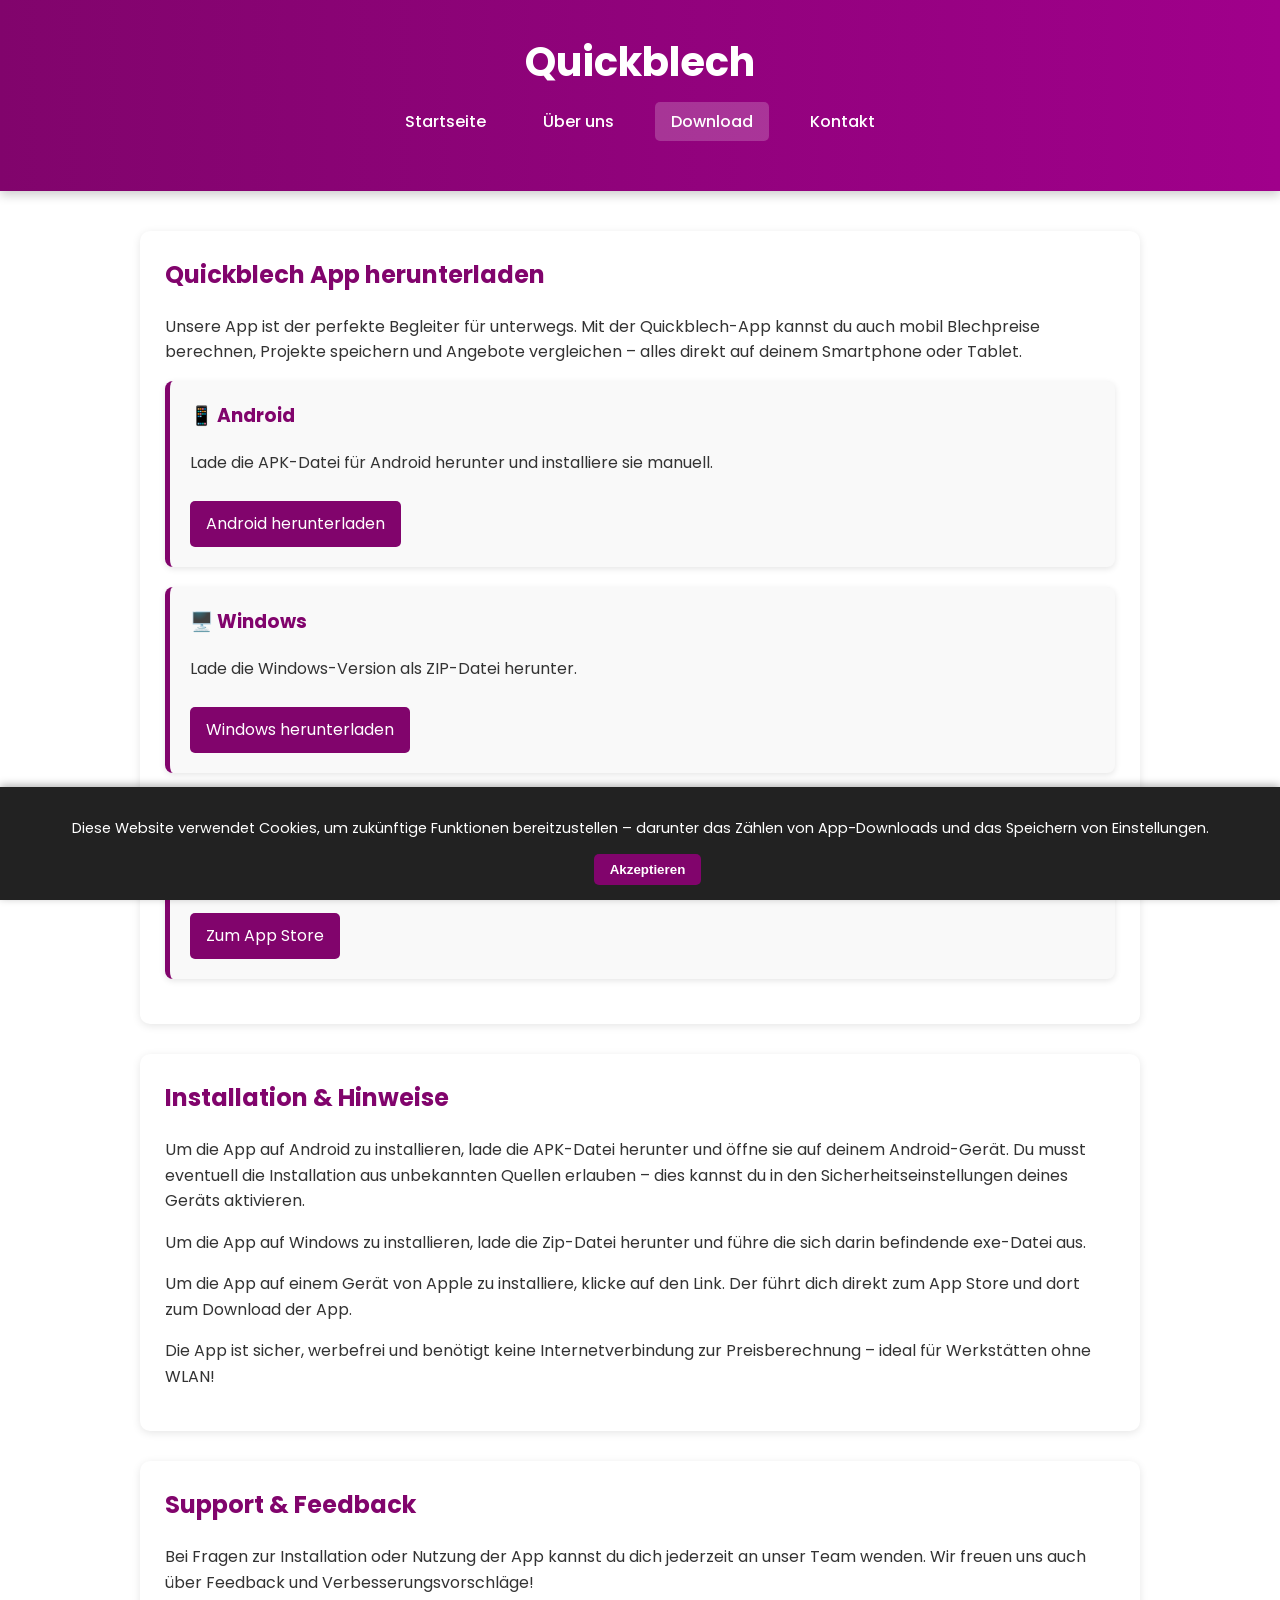
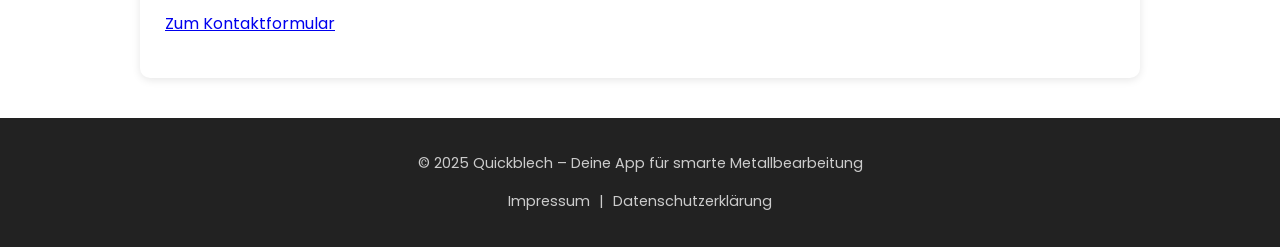
==== download.html @ 69192431 "Add files via upload" ====
<!DOCTYPE html>
<html lang="de">
<head>
  <meta charset="UTF-8">
  <title>Quickblech – Blechpreisrechner für Handwerker</title>
  <meta name="description" content="Quickblech ist dein digitaler Helfer zur schnellen Berechnung von Blechpreisen – ideal für Werkstätten, Handwerker und DIY-Projekte.">
  <meta name="keywords" content="Blech, Preisrechner, Metallbau, App, Werkstatt, Quickblech">
  <title>Download – Quickblech</title>
  <link rel="stylesheet" href="style.css">
</head>
<body>
  <header>
    <h1>Quickblech</h1>
    <nav>
      <ul>
        <li><a href="index.html">Startseite</a></li>
        <li><a href="ueber.html">Über uns</a></li>
        <li><a href="download.html" class="active">Download</a></li>
        <li><a href="kontakt.html">Kontakt</a></li>
      </ul>
    </nav>
  </header>

  <main>
    <section>
      <h2>Quickblech App herunterladen</h2>
      <p>Unsere App ist der perfekte Begleiter für unterwegs. Mit der Quickblech-App kannst du auch mobil Blechpreise berechnen, Projekte speichern und Angebote vergleichen – alles direkt auf deinem Smartphone oder Tablet.</p>
      
        <div class="download-box">
            <h3>📱 Android</h3>
            <p>Lade die APK-Datei für Android herunter und installiere sie manuell.</p>
            <a href="downloads/quickblech.apk" download>Android herunterladen</a>
          </div>

          <div class="download-box">
            <h3>🖥️ Windows</h3>
            <p>Lade die Windows-Version als ZIP-Datei herunter.</p>
            <a href="downloads/Quickblech.zip" download>Windows herunterladen</a>
          </div>

          <div class="download-box">
            <h3>🍎 Apple iOS</h3>
            <p>Quickblech ist im App Store verfügbar.</p>
            <a href="https://apps.apple.com">Zum App Store</a>
          </div>


    </section>

    <section>
      <h2>Installation & Hinweise</h2>
      <p>Um die App auf Android zu installieren, lade die APK-Datei herunter und öffne sie auf deinem Android-Gerät. Du musst eventuell die Installation aus unbekannten Quellen erlauben – dies kannst du in den Sicherheitseinstellungen deines Geräts aktivieren.</p>
      <p>Um die App auf Windows zu installieren, lade die Zip-Datei herunter und führe die sich darin befindende exe-Datei aus.</p>
      <p>Um die App auf einem Gerät von Apple zu installiere, klicke auf den Link. Der führt dich direkt zum App Store und dort zum Download der App.</p>
      <p>Die App ist sicher, werbefrei und benötigt keine Internetverbindung zur Preisberechnung – ideal für Werkstätten ohne WLAN!</p>
    </section>

    <section>
      <h2>Support & Feedback</h2>
      <p>Bei Fragen zur Installation oder Nutzung der App kannst du dich jederzeit an unser Team wenden. Wir freuen uns auch über Feedback und Verbesserungsvorschläge!</p>
      <p><a href="kontakt.html">Zum Kontaktformular</a></p>
    </section>
  </main>

  <footer>
    <p>&copy; 2025 Quickblech – Deine App für smarte Metallbearbeitung</p>

<p>
  <a href="impressum.html">Impressum</a> | 
  <a href="datenschutz.html">Datenschutzerklärung</a>
</p>

  </footer>
<div id="cookie-banner" style="display:none;">
  <p>Diese Website verwendet Cookies, um zukünftige Funktionen bereitzustellen – darunter das Zählen von App-Downloads und das Speichern von Einstellungen.</p>
  <button id="accept-cookies">Akzeptieren</button>
</div>

<script>
document.addEventListener("DOMContentLoaded", function() {
    var banner = document.getElementById("cookie-banner");
    var acceptBtn = document.getElementById("accept-cookies");

    if (!localStorage.getItem("cookiesAccepted")) {
        banner.style.display = "block";
    }

    acceptBtn.addEventListener("click", function() {
        localStorage.setItem("cookiesAccepted", "true");
        banner.style.display = "none";
    });
});
</script>


</body>
</html>
---- style.css ----
/* Import Google Font */
@import url('https://fonts.googleapis.com/css2?family=Poppins:wght@300;400;600&display=swap');

body {
  font-family: 'Poppins', sans-serif;
  margin: 0;
  padding: 0;
    background-image: url('Images/quickblech_background.png');
  background-size: cover;
  background-position: center;
  background-repeat: no-repeat;

  color: #333;
  line-height: 1.6;
}

/* Header Styling */
header {
  background: linear-gradient(to right, #81046c, #a0008b);
  color: white;
  padding: 30px 20px;
  text-align: center;
  box-shadow: 0 4px 10px rgba(0,0,0,0.2);
}

header h1 {
  margin: 0;
  font-size: 2.5em;
}

/* Navigation Styling */
nav ul {
  list-style: none;
  padding: 0;
  margin-top: 15px;
  display: inline-flex;
  gap: 25px;
  flex-wrap: wrap;
  justify-content: center;
}

nav ul li a {
  text-decoration: none;
  color: white;
  font-weight: 500;
  padding: 8px 16px;
  border-radius: 5px;
  transition: background 0.3s ease;
}

nav ul li a:hover,
nav ul li a.active {
  background-color: rgba(255, 255, 255, 0.2);
}

/* Main Content Styling */
main {
  max-width: 1000px;
  margin: 40px auto;
  padding: 0 20px;
}

section {
  background: white;
  padding: 25px;
  margin-bottom: 30px;
  border-radius: 10px;
  box-shadow: 0 2px 8px rgba(0,0,0,0.1);
}

h2 {
  color: #81046c;
  margin-top: 0;
}

ul {
  padding-left: 20px;
}

ul li {
  margin-bottom: 10px;
}

/* Kontaktbox Styling */
.kontaktbox {
  background-color: #f0e6f5;
  padding: 20px;
  border-left: 5px solid #81046c;
  border-radius: 8px;
  margin-top: 15px;
}

/* Button Styling */
.button {
  display: inline-block;
  background-color: #81046c;
  color: white;
  padding: 12px 20px;
  border-radius: 6px;
  text-decoration: none;
  font-weight: 500;
  transition: background 0.3s ease;
}

.button:hover {
  background-color: #6d005a;
}

/* Footer Styling */
footer {
  background-color: #222;
  color: #ccc;
  text-align: center;
  padding: 20px;
  margin-top: 40px;
  font-size: 0.9em;
}

/* Responsive Design */
@media (max-width: 768px) {
  nav ul {
    flex-direction: column;
    gap: 10px;
  }

  header h1 {
    font-size: 2em;
  }

  main {
    padding: 0 10px;
  }
}

/* Logo-Link im Header */
.logo-link {
  color: white;
  text-decoration: none;
}

.logo-link:hover {
  text-decoration:wavy;
}

/* Footer optisch anpassen */
footer a {
  color: #ccc;
  text-decoration: none;
  margin: 0 5px;
}

footer a:hover {
  text-decoration: underline;
}

#cookie-banner {
  display: none;
  position: fixed;
  bottom: 0;
  left: 0;
  right: 0;
  background-color: #222;
  color: #fff;
  padding: 15px 20px;
  text-align: center;
  font-size: 0.9em;
  z-index: 1000;
  box-shadow: 0 -2px 8px rgba(0,0,0,0.3);
}


/* Cookie Banner Styling */
#cookie-banner button {
  background-color: #81046c;
  color: white;
  border: none;
  padding: 8px 16px;
  margin-left: 15px;
  border-radius: 5px;
  cursor: pointer;
  font-weight: bold;
}

#cookie-banner button:hover {
  background-color: #6d005a;
}

.download-box {
  background-color: #f9f9f9;
  border-left: 5px solid #81046c;
  padding: 20px;
  margin-bottom: 20px;
  border-radius: 8px;
  box-shadow: 0 2px 6px rgba(0,0,0,0.1);
}

.download-box h3 {
  margin-top: 0;
  color: #81046c;
}

.download-box a {
  display: inline-block;
  margin-top: 10px;
  background-color: #81046c;
  color: white;
  padding: 10px 16px;
  border-radius: 5px;
  text-decoration: none;
}

.download-box a:hover {
  background-color: #6d005a;
}
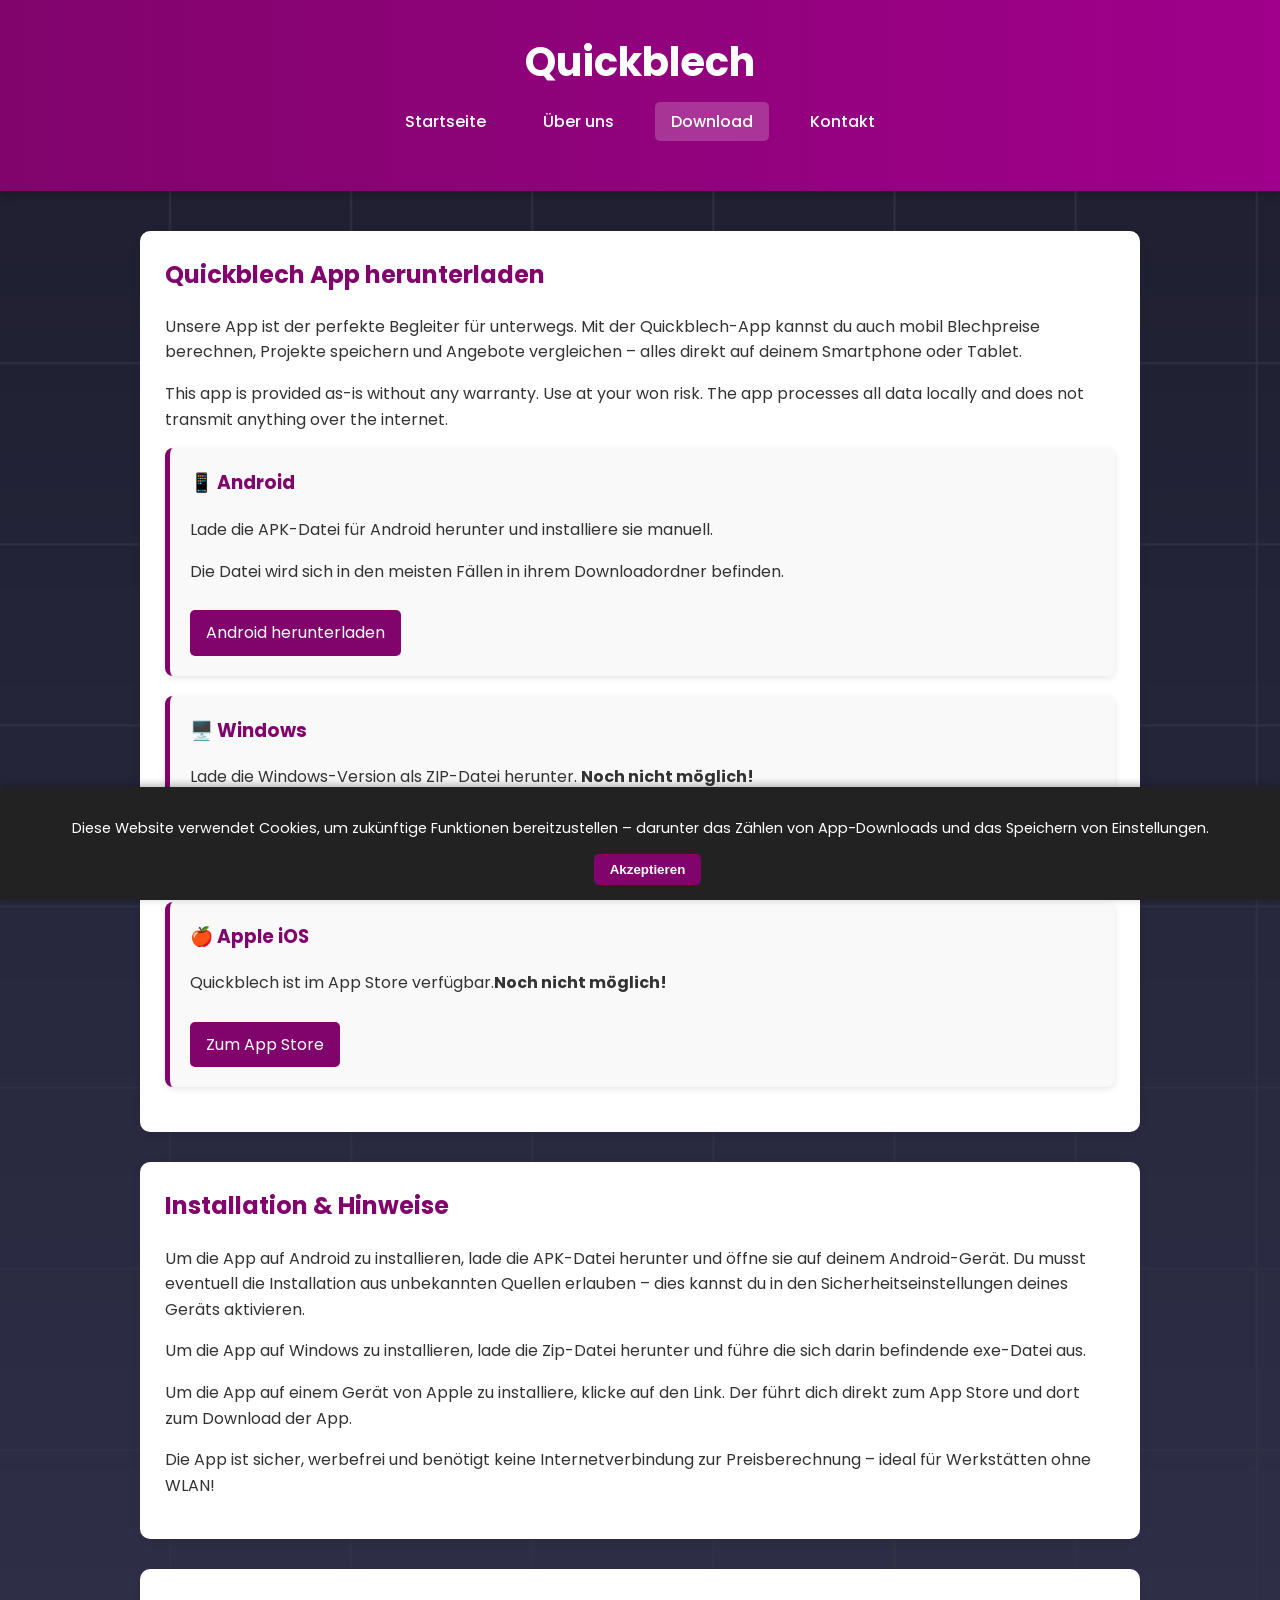
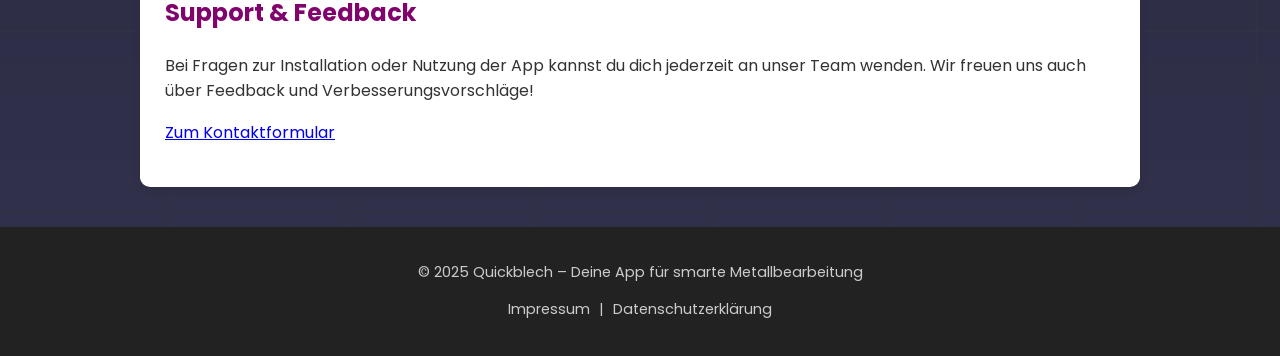
==== commit d761b268: "Add files via upload" ====
--- a/download.html
+++ b/download.html
@@ -25,22 +25,23 @@
     <section>
       <h2>Quickblech App herunterladen</h2>
       <p>Unsere App ist der perfekte Begleiter für unterwegs. Mit der Quickblech-App kannst du auch mobil Blechpreise berechnen, Projekte speichern und Angebote vergleichen – alles direkt auf deinem Smartphone oder Tablet.</p>
-      
+      <p>This app is provided as-is without any warranty. Use at your won risk. The app processes all data locally and does not transmit anything over the internet.</p>
         <div class="download-box">
             <h3>📱 Android</h3>
             <p>Lade die APK-Datei für Android herunter und installiere sie manuell.</p>
+            <p>Die Datei wird sich in den meisten Fällen in ihrem Downloadordner befinden.</p>
             <a href="downloads/quickblech.apk" download>Android herunterladen</a>
           </div>
 
           <div class="download-box">
             <h3>🖥️ Windows</h3>
-            <p>Lade die Windows-Version als ZIP-Datei herunter.</p>
+            <p>Lade die Windows-Version als ZIP-Datei herunter. <strong>Noch nicht möglich!</strong></p>
             <a href="downloads/Quickblech.zip" download>Windows herunterladen</a>
           </div>
 
           <div class="download-box">
             <h3>🍎 Apple iOS</h3>
-            <p>Quickblech ist im App Store verfügbar.</p>
+            <p>Quickblech ist im App Store verfügbar.<strong>Noch nicht möglich!</strong></p>
             <a href="https://apps.apple.com">Zum App Store</a>
           </div>
 
